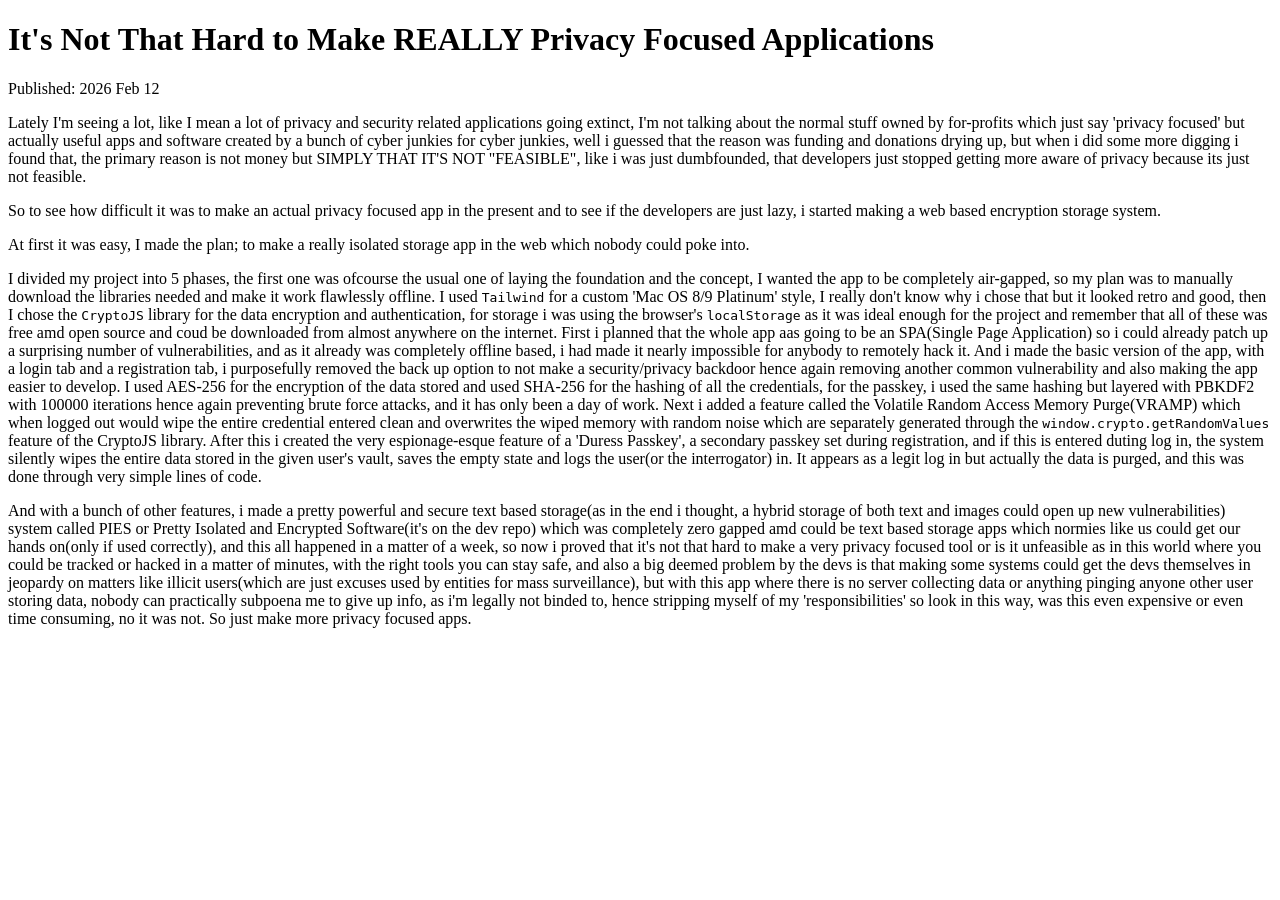
==== article1.html @ 1629720c "Add files via upload" ====
<!DOCTYPE html>
<html>

<head>
  <meta charset="UTF-8">
  <meta name="viewport" content="width=device-width, initial-scale=1">
  <title>It's Not That Hard to Make REALLY Privacy Focused Applications</title>
</head>

<body>
  <h1>It's Not That Hard to Make REALLY Privacy Focused Applications</h1>
  <p>Published: 2026 Feb 12</p>
 <p>Lately I'm seeing a lot, like I mean a lot of privacy and security related applications going extinct, I'm not talking about the normal stuff owned by for-profits which just say 'privacy focused' but actually useful apps and software created by a bunch of cyber junkies for cyber junkies, well i guessed that the reason was funding and donations drying up, but when i did some more digging i found that, the primary reason is not money but SIMPLY THAT IT'S NOT "FEASIBLE", like i was just dumbfounded, that developers just stopped getting more aware of privacy because its just not feasible.</p>
                      <p>So to see how difficult it was to make an actual privacy focused app in the present and to see if the developers are just lazy, i started making a web based encryption storage system.</p>
                      <p>At first it was easy, I made the plan; to make a really isolated storage app in the web which nobody could poke into.</p>
                      <p>I divided my project into 5 phases, the first one was ofcourse the usual one of laying the foundation and the concept, I wanted the app to be completely air-gapped, so my plan was to manually download the libraries needed and make it work flawlessly offline. I used <code>Tailwind</code> for a custom 'Mac OS 8/9 Platinum' style, I really don't know why i chose that but it looked retro and good, then I chose the <code>CryptoJS</code> library for the data encryption and authentication, for storage i was using the browser's <code>localStorage</code> as it was ideal enough for the project and remember that all of these was free amd open source and coud be downloaded from almost anywhere on the internet. First i planned that the whole app aas going to be an SPA(Single Page Application) so i could already patch up a surprising number of vulnerabilities, and as it already was completely offline based, i had made it nearly impossible for anybody to remotely hack it. And i made the basic version of the app, with a login tab and a registration tab, i purposefully removed the back up option to not make a security/privacy backdoor hence again removing another common vulnerability and also making the app easier to develop. I used AES-256 for the encryption of the data stored and used SHA-256 for the hashing of all the credentials,  for the passkey, i used the same hashing but layered with PBKDF2 with 100000 iterations hence again preventing brute force attacks, and it has only been a day of work. Next i added a feature called the Volatile Random Access Memory Purge(VRAMP) which when logged out would wipe the entire credential entered clean and overwrites the wiped memory with random noise which are separately generated through the <code>window.crypto.getRandomValues</code> feature of the CryptoJS library. After this i created the very espionage-esque feature of a 'Duress Passkey', a secondary passkey set during registration, and if this is entered duting log in, the system silently wipes the entire data stored in the given user's vault, saves the empty state and logs the user(or the interrogator) in. It appears as a legit log in but actually the data is purged, and this was done through very simple lines of code.</p>
                      <p>And with a bunch of other features, i made a pretty powerful and secure text based storage(as in the end i thought, a hybrid storage of both text and images could open up new vulnerabilities) system called PIES or Pretty Isolated and Encrypted Software(it's on the dev repo) which was completely zero gapped amd could be text based storage apps which normies like us could get our hands on(only if used correctly), and this all happened in a matter of a week, so now i proved that it's not that hard to make a very privacy focused tool or is it unfeasible as in this world where you could be tracked or hacked in a matter of minutes, with the right tools you can stay safe, and also a big deemed problem by the devs is that making some systems could get the devs themselves in jeopardy on matters like illicit users(which are just excuses used by entities for mass surveillance), but with this app where there is no server collecting data or anything pinging anyone other user storing data, nobody can practically subpoena me to give up info, as i'm legally not binded to, hence stripping myself of my 'responsibilities' so look in this way, was this even expensive or even time consuming, no it was not. So just make more privacy focused apps.</p>
</body>

</html>
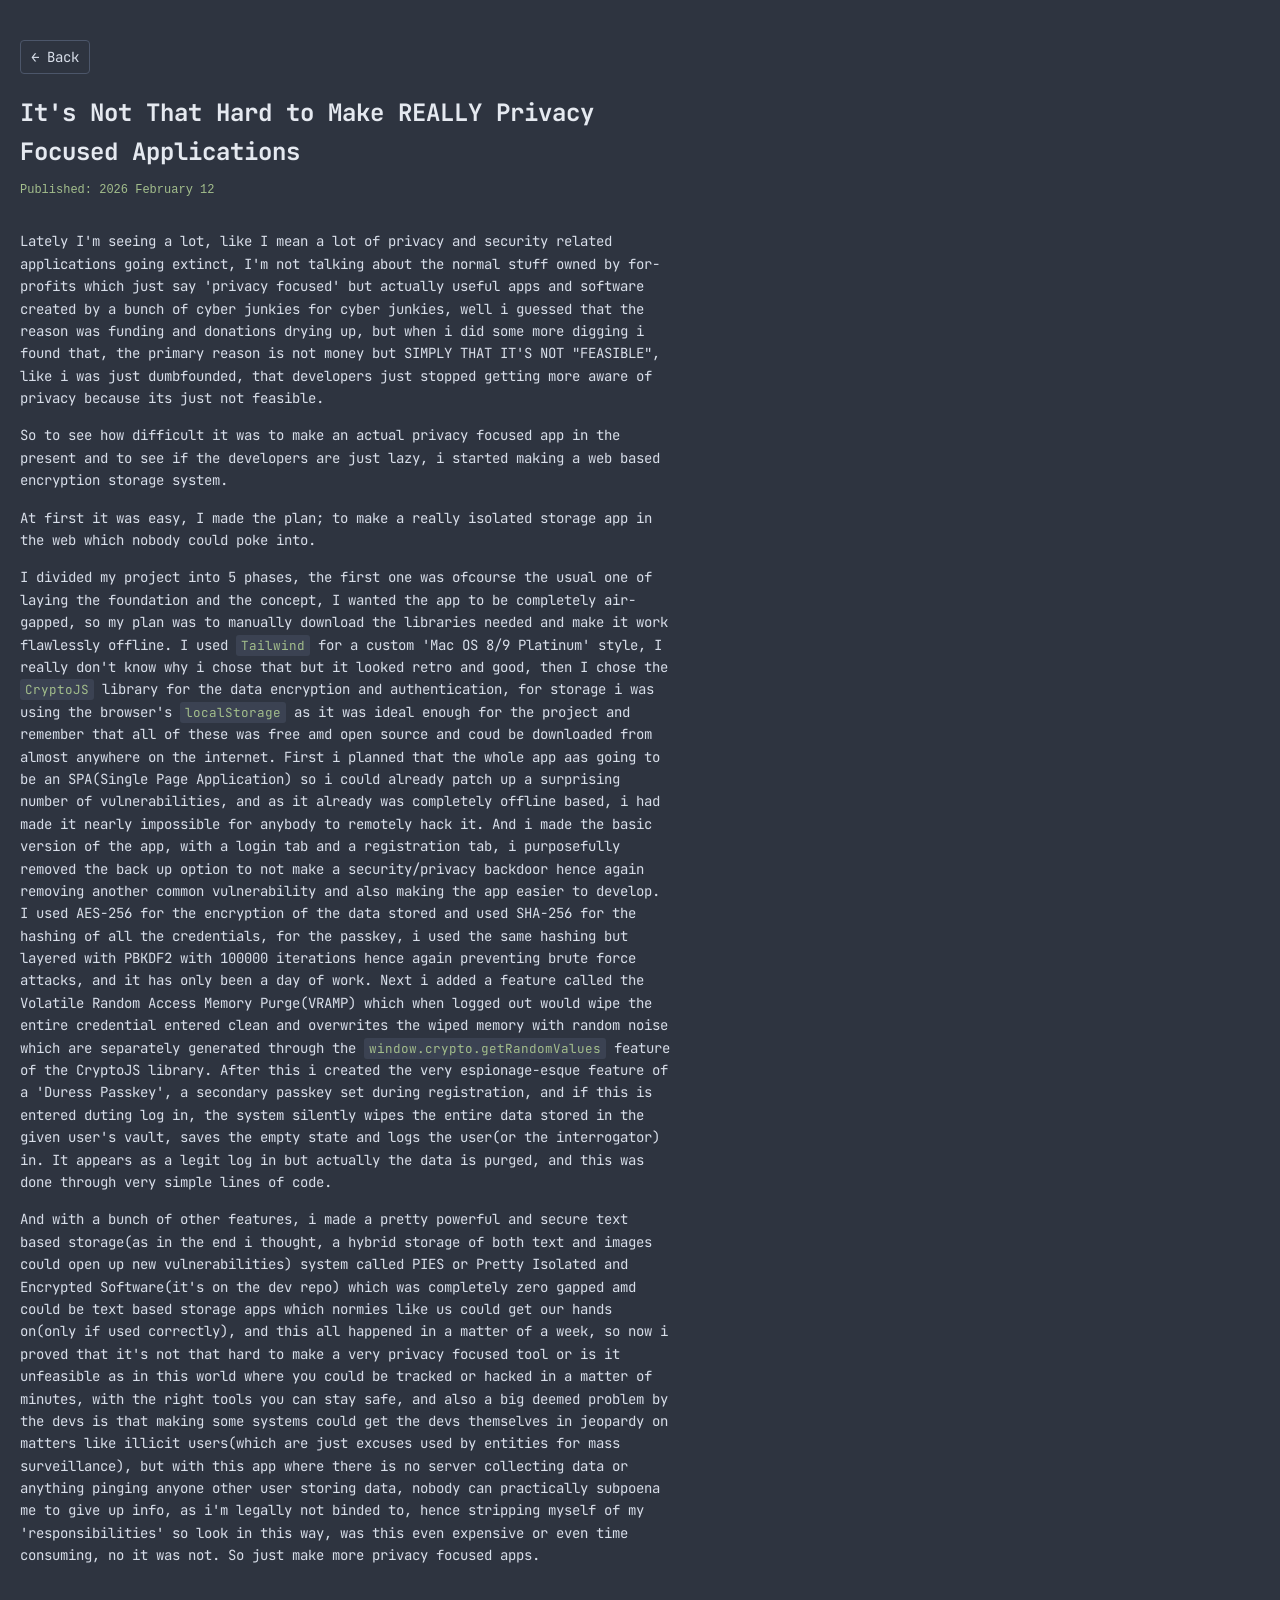
==== commit 72b11976: "Add files via upload" ====
--- a/article1.html
+++ b/article1.html
@@ -1,20 +1,37 @@
 <!DOCTYPE html>
-<html>
+<html lang="en">
+<head>
+    <meta charset="UTF-8">
+    <meta name="viewport" content="width=device-width, initial-scale=1.0">
+    <title>It's Not That Hard to Make REALLY Privacy Focused Applications</title>
+    <link href="https://fonts.googleapis.com/css2?family=JetBrains+Mono:wght@400;700&display=swap" rel="stylesheet">
+    <link rel="stylesheet" href="style.css">
+</head>
+<body>
 
-<head>
-  <meta charset="UTF-8">
-  <meta name="viewport" content="width=device-width, initial-scale=1">
-  <title>It's Not That Hard to Make REALLY Privacy Focused Applications</title>
-</head>
-
-<body>
-  <h1>It's Not That Hard to Make REALLY Privacy Focused Applications</h1>
-  <p>Published: 2026 Feb 12</p>
- <p>Lately I'm seeing a lot, like I mean a lot of privacy and security related applications going extinct, I'm not talking about the normal stuff owned by for-profits which just say 'privacy focused' but actually useful apps and software created by a bunch of cyber junkies for cyber junkies, well i guessed that the reason was funding and donations drying up, but when i did some more digging i found that, the primary reason is not money but SIMPLY THAT IT'S NOT "FEASIBLE", like i was just dumbfounded, that developers just stopped getting more aware of privacy because its just not feasible.</p>
+        
+        <div class="layout-wrapper">
+            <main class="container">
+                
+                <a href="index.html" style="display: inline-block; background: none; border: 1px solid var(--button-border); color: var(--text-color); cursor: pointer; padding: 5px 10px; margin-bottom: 20px; font-family: inherit; text-decoration: none; border-radius: 4px;">
+                    ← Back
+                </a>
+                
+                <h1 style="color: var(--heading-color); margin-bottom: 10px;">It's Not That Hard to Make REALLY Privacy Focused Applications</h1>
+                
+                <div style="color: var(--link-color); font-size: 12px; margin-bottom: 30px; font-family: monospace;">Published: 2026 February 12</div>
+                
+                <div id="article-content" class="article-content">
+                    <p>Lately I'm seeing a lot, like I mean a lot of privacy and security related applications going extinct, I'm not talking about the normal stuff owned by for-profits which just say 'privacy focused' but actually useful apps and software created by a bunch of cyber junkies for cyber junkies, well i guessed that the reason was funding and donations drying up, but when i did some more digging i found that, the primary reason is not money but SIMPLY THAT IT'S NOT "FEASIBLE", like i was just dumbfounded, that developers just stopped getting more aware of privacy because its just not feasible.</p>
                       <p>So to see how difficult it was to make an actual privacy focused app in the present and to see if the developers are just lazy, i started making a web based encryption storage system.</p>
                       <p>At first it was easy, I made the plan; to make a really isolated storage app in the web which nobody could poke into.</p>
                       <p>I divided my project into 5 phases, the first one was ofcourse the usual one of laying the foundation and the concept, I wanted the app to be completely air-gapped, so my plan was to manually download the libraries needed and make it work flawlessly offline. I used <code>Tailwind</code> for a custom 'Mac OS 8/9 Platinum' style, I really don't know why i chose that but it looked retro and good, then I chose the <code>CryptoJS</code> library for the data encryption and authentication, for storage i was using the browser's <code>localStorage</code> as it was ideal enough for the project and remember that all of these was free amd open source and coud be downloaded from almost anywhere on the internet. First i planned that the whole app aas going to be an SPA(Single Page Application) so i could already patch up a surprising number of vulnerabilities, and as it already was completely offline based, i had made it nearly impossible for anybody to remotely hack it. And i made the basic version of the app, with a login tab and a registration tab, i purposefully removed the back up option to not make a security/privacy backdoor hence again removing another common vulnerability and also making the app easier to develop. I used AES-256 for the encryption of the data stored and used SHA-256 for the hashing of all the credentials,  for the passkey, i used the same hashing but layered with PBKDF2 with 100000 iterations hence again preventing brute force attacks, and it has only been a day of work. Next i added a feature called the Volatile Random Access Memory Purge(VRAMP) which when logged out would wipe the entire credential entered clean and overwrites the wiped memory with random noise which are separately generated through the <code>window.crypto.getRandomValues</code> feature of the CryptoJS library. After this i created the very espionage-esque feature of a 'Duress Passkey', a secondary passkey set during registration, and if this is entered duting log in, the system silently wipes the entire data stored in the given user's vault, saves the empty state and logs the user(or the interrogator) in. It appears as a legit log in but actually the data is purged, and this was done through very simple lines of code.</p>
                       <p>And with a bunch of other features, i made a pretty powerful and secure text based storage(as in the end i thought, a hybrid storage of both text and images could open up new vulnerabilities) system called PIES or Pretty Isolated and Encrypted Software(it's on the dev repo) which was completely zero gapped amd could be text based storage apps which normies like us could get our hands on(only if used correctly), and this all happened in a matter of a week, so now i proved that it's not that hard to make a very privacy focused tool or is it unfeasible as in this world where you could be tracked or hacked in a matter of minutes, with the right tools you can stay safe, and also a big deemed problem by the devs is that making some systems could get the devs themselves in jeopardy on matters like illicit users(which are just excuses used by entities for mass surveillance), but with this app where there is no server collecting data or anything pinging anyone other user storing data, nobody can practically subpoena me to give up info, as i'm legally not binded to, hence stripping myself of my 'responsibilities' so look in this way, was this even expensive or even time consuming, no it was not. So just make more privacy focused apps.</p>
+                </div>
+
+            </main>
+
+
+    </div>
 </body>
-
 </html>
--- a/style.css
+++ b/style.css
@@ -0,0 +1,409 @@
+  :root {
+            --bg-color: #2E3440;      /* Dark slate background */
+            --text-color: #D8DEE9;    /* Soft grey-white text */
+            --heading-color: #E5E9F0; /* Off-white for contrast */
+            --button-bg: #434C5E;     /* Muted slate blue */
+            --button-border: #4C566A;  /* Darker grey-blue border */
+            --button-hover: #5E81AC;  /* Soft, non-purplish blue */
+            --link-color: #A3BE8C;
+            --odd: #0000DD;
+        }
+
+        * {
+            box-sizing: border-box;
+            margin: 0;
+            padding: 0;
+        }
+
+        body {
+            background-color: var(--bg-color);
+            color: var(--text-color);
+            font-family: 'JetBrains Mono', monospace;
+            line-height: 1.6;
+            font-size: 14px;
+            display: flex;
+            flex-direction: column;
+            min-height: 100vh;
+            
+        }
+
+        /* Header with snowy mountain background and gradient fade */
+        .header-banner {
+            height: 250px;
+            width: 100%;
+            background: url('banner.webp') no-repeat center center;
+            background-size: cover;
+            border-bottom: 2px solid var(--button-border); /* Added a subtle line since the fade is gone */
+        }
+
+        /* Main content container */
+.container {
+            max-width: 650px;
+            margin: 40px 0 40px 20px;
+        }
+
+        /* Typography */
+        h1, h2, h3 {
+            color: var(--heading-color);
+            font-weight: bold;
+            margin-bottom: 15px;
+            margin-top: 30px;
+        }
+
+        h1 {
+            font-size: 24px;
+            margin-top: 0;
+        }
+
+        h2 {
+            font-size: 20px;
+        }
+
+        p {
+            margin-bottom: 15px;
+        }
+
+        a {
+            color: var(--link-color);
+            text-decoration: none;
+        }
+
+        a:hover {
+            text-decoration: underline;
+        }
+
+        /* Custom UI Elements */
+        .fact-box, .counter-box {
+            display: flex;
+            align-items: left;
+            gap: 15px;
+            margin-bottom: 20px;
+        }
+
+        button {
+            background-color: var(--button-bg);
+            color: var(--text-color);
+            border: 1px solid var(--button-border);
+            padding: 5px 12px;
+            font-family: inherit;
+            font-size: 13px;
+            cursor: pointer;
+            border-radius: 4px;
+            transition: background-color 0.2s;
+        }
+
+        button:hover {
+            background-color: var(--button-hover);
+        }
+
+        /* 88x31 Button Grid */
+        .silly-buttons {
+            display: flex;
+            flex-wrap: wrap;
+            gap: 5px;
+            margin-top: 20px;
+        }
+
+        .silly-buttons img {
+            width: 88px;
+            height: 31px;
+            image-rendering: pixelated; /* Keeps old web buttons crisp */
+            border: none;
+        }
+
+        /* Footer */
+        footer {
+            text-align: center;
+            padding: 40px 20px 20px;
+            font-size: 12px;
+            color: #D8DEE9;
+        }
+        /* Writings Section Styles */
+        .article-list {
+            list-style-type: none;
+            padding: 0;
+            margin-bottom: 30px;
+            color: #D8DEE9;
+        }
+        .article-list li {
+            margin-bottom: 12px;
+            display: flex;
+            align-items: baseline;
+            gap: 15px;
+            color: #D8DEE9;
+        }
+       /* Change the article links to the soft grey-white text color */
+/* This matches the purple hover effect in your project tree */
+.article-list a:hover {
+    color: #ff3333 !important; 
+    text-decoration: underline;
+}
+
+/* Optional: Keep a hover effect so users know it's clickable */
+.article-list a:hover {
+    color: #ff3333; /* Light blue on hover */
+    text-decoration: underline;
+}
+        
+        .date-badge {
+             /* A muted Nord blue */
+            font-size: 12px;
+            font-family: monospace;
+            color: #D8DEE9;
+        }
+        
+        /* Article Reading View */
+        .article-container {
+            color: var(--text-color);
+            background-color: var(--button-bg);
+            padding: 25px;
+            border: 1px solid var(--button-border);
+            border-radius: 6px;
+            margin-bottom: 30px;
+        }
+        .article-date {
+            
+            font-size: 13px;
+            margin-bottom: 20px;
+            border-bottom: 1px solid var(--button-border);
+            padding-bottom: 10px;
+        }
+        .article-content p {
+            margin-bottom: 15px;
+        }
+        .nav-btn {
+            background: transparent;
+            color: var(--text-color);
+            border: 1px solid var(--button-border);
+            padding: 6px 12px;
+            cursor: pointer;
+            font-family: inherit;
+            border-radius: 4px;
+            margin-bottom: 20px;
+            transition: background 0.2s;
+        }
+        .nav-btn:hover {
+            background: var(--button-hover);
+            color: white;
+        }
+        /* Custom Code Box Styling */
+pre {
+    overflow-x: auto;
+    max-width: 100%;
+   
+    padding: 15px;
+    border-radius: 4px;
+    
+    margin: 20px;
+   
+    font-size: 13px;
+    border: 1px solid var(--button-border);
+}
+
+code{
+    font-family: 'JetBrains Mono', monospace !important;
+    text-shadow: none !important;
+}
+ /* ASCII Project Tree Styles */
+/* Updated ASCII Project Tree Styles */
+.terminal-box {
+    background: #242933;
+    border: 1px solid var(--button-border);
+    border-radius: 0; /* Changed from 4px to 0 for sharp corners */
+    padding: 15px;
+    margin-bottom: 30px;
+    overflow-x: auto;
+}
+        
+        #ascii-tree {
+            font-family: 'JetBrains Mono', monospace;
+            font-size: 13px;
+            color: var(--text-color);
+            margin: 0;
+            line-height: 1.5;
+        }
+
+        #ascii-tree .folder {
+            color: #81A1C1; /* Nord frost blue */
+            font-weight: bold;
+        }
+
+        #ascii-tree a {
+            color: #A3BE8C; /* Nord green for files */
+            text-decoration: none;
+            cursor: pointer;
+            transition: color 0.2s;
+        }
+
+        #ascii-tree a:hover {
+            color: #ff3333; /* Purple highlight on hover */
+            text-decoration: underline;
+        }
+        
+        #ascii-tree .tree-line {
+            color: #4C566A; /* Muted tree branches */
+        }
+        /* The Shiver Effect */
+@keyframes shiver {
+    0% { transform: translate(1px, 1px) rotate(0deg); }
+    10% { transform: translate(-1px, -2px) rotate(-1deg); }
+    20% { transform: translate(-3px, 0px) rotate(1deg); }
+    30% { transform: translate(3px, 2px) rotate(0deg); }
+    40% { transform: translate(1px, -1px) rotate(1deg); }
+    50% { transform: translate(-1px, 2px) rotate(-1deg); }
+    60% { transform: translate(-3px, 1px) rotate(0deg); }
+    70% { transform: translate(3px, 1px) rotate(-1deg); }
+    80% { transform: translate(-1px, -1px) rotate(1deg); }
+    90% { transform: translate(1px, 2px) rotate(0deg); }
+    100% { transform: translate(1px, -2px) rotate(-1deg); }
+}
+
+.shiver {
+    display: inline-block; /* Required for transforms to work */
+    animation: shiver 0.2s infinite;
+    color: #5C9DFF; /* Optional: A soft Nord red to make it pop */
+}
+ /* The Secret Text Trick */
+
+
+/* This makes the text pop out when the user highlights it */
+
+ /* Add to your <style> block */
+.toggle-btn {
+    cursor: pointer;
+    user-select: none;
+    transition: color 0.2s;
+}
+
+.toggle-btn:hover {
+    color: #E5E9F0; /* Brighter highlight on hover */
+}
+/* ASM Interactive Styling */
+/* ASM Interactive Styling - Blue to Red Shift */
+/* ASM - The "Breakpoint" Style */
+.asm-word {
+    color: #151b54; /* Nord Blue */
+    font-weight: bold;
+    cursor: crosshair;
+}
+
+.asm-word:hover {
+    color: #fff;
+    background-color: #2E3440; /* Nord Yellow highlight */
+}
+
+.asm-word::before { content: "asm"; }
+.asm-word:hover::before { content: "0x41534D"; } /* INT 3 / Breakpoint */
+
+/* Brainfuck - The "Memory Glitch" Style */
+.bf-word {
+    color: #ff0000; /* Nord Purple */
+    font-weight: bold;
+    cursor: help;
+}
+
+.bf-word:hover {
+    color: #ECEFF4;
+    background-color: #d1001f; /* Nord Red highlight */
+    text-transform: lowercase;
+}
+
+.bf-word::before { content: "brainfuck"; }
+.bf-word:hover::before { content: "[->+<]>"; } /* BF Pointer logic */
+
+.html-word {
+    color: #FF8C69;
+}
+.css-word {
+    color: #849AEF;
+    font-weight: bold;
+}
+.js-word {
+    color: #FFDE21;
+    font-weight: bold;
+}
+.dual-tone {
+    display: inline-flex;
+    font-weight: bold;
+    cursor: pointer;
+}
+
+/* First half of the word */
+.dual-tone::before {
+    content: attr(data-first);
+    color: #FFD43B;
+    font-weight: bold;
+}
+
+/* Second half of the word */
+.dual-tone::after {
+    content: attr(data-second);
+    color: #1572B6; /* Nord Blue */
+}
+
+/* Global rule to ensure no animations if any exist elsewhere */
+.asm-word, .bf-word {
+    transition: none !important;
+}
+.bash {
+    
+    color: #00853F;
+}
+ /* New wrapper to hold everything */
+.layout-wrapper {
+    display: flex;
+    justify-content: flex-start; /* Keeps content left */
+    align-items: flex-start;
+    gap: 40px; /* Space between text and image */
+}
+
+ /* New sidebar group to handle vertical stacking */
+.sidebar-group {
+    display: flex;
+    flex-direction: column;
+    align-items: flex-start; /* Aligns button to the left side under the pic */
+    gap: 30px;               /* Space between the pic and the button */
+    margin-top: 40px;        /* Moves the top margin here for alignment */
+}
+
+/* Update your existing class to remove the top margin */
+.right-sidebar-img {
+    margin-top: 0;           /* Removed since parent now handles it */
+    max-width: 250px;
+    border-radius: 0;
+    box-shadow: 12px 12px 0px 0px #1a1e25;
+    background-color: var(--bg-color);
+}
+        
+code:not([class*="language-"]) {
+    background-color: #3B4252; 
+    color: #A3BE8C;           
+    padding: 2px 5px;
+    border-radius: 3px;
+    font-size: 0.9em;
+}
+ /* Hide the default browser arrow */
+.more-articles-details summary::-webkit-details-marker {
+    display: none;
+}
+.more-articles-details summary {
+    list-style: none;
+}
+
+/* Set the indicator to [+] by default */
+.more-articles-details:not([open]) .toggle-indicator::before {
+    content: "[+] ";
+}
+
+/* Change the indicator to [-] when the details tag is open */
+.more-articles-details[open] .toggle-indicator::before {
+    content: "[-] ";
+}
+
+/* Hide the hardcoded text so only the CSS content shows */
+.toggle-indicator {
+    font-size: 0;
+}
+.toggle-indicator::before {
+    font-size: 14px; /* Matches your link font size */
+}
